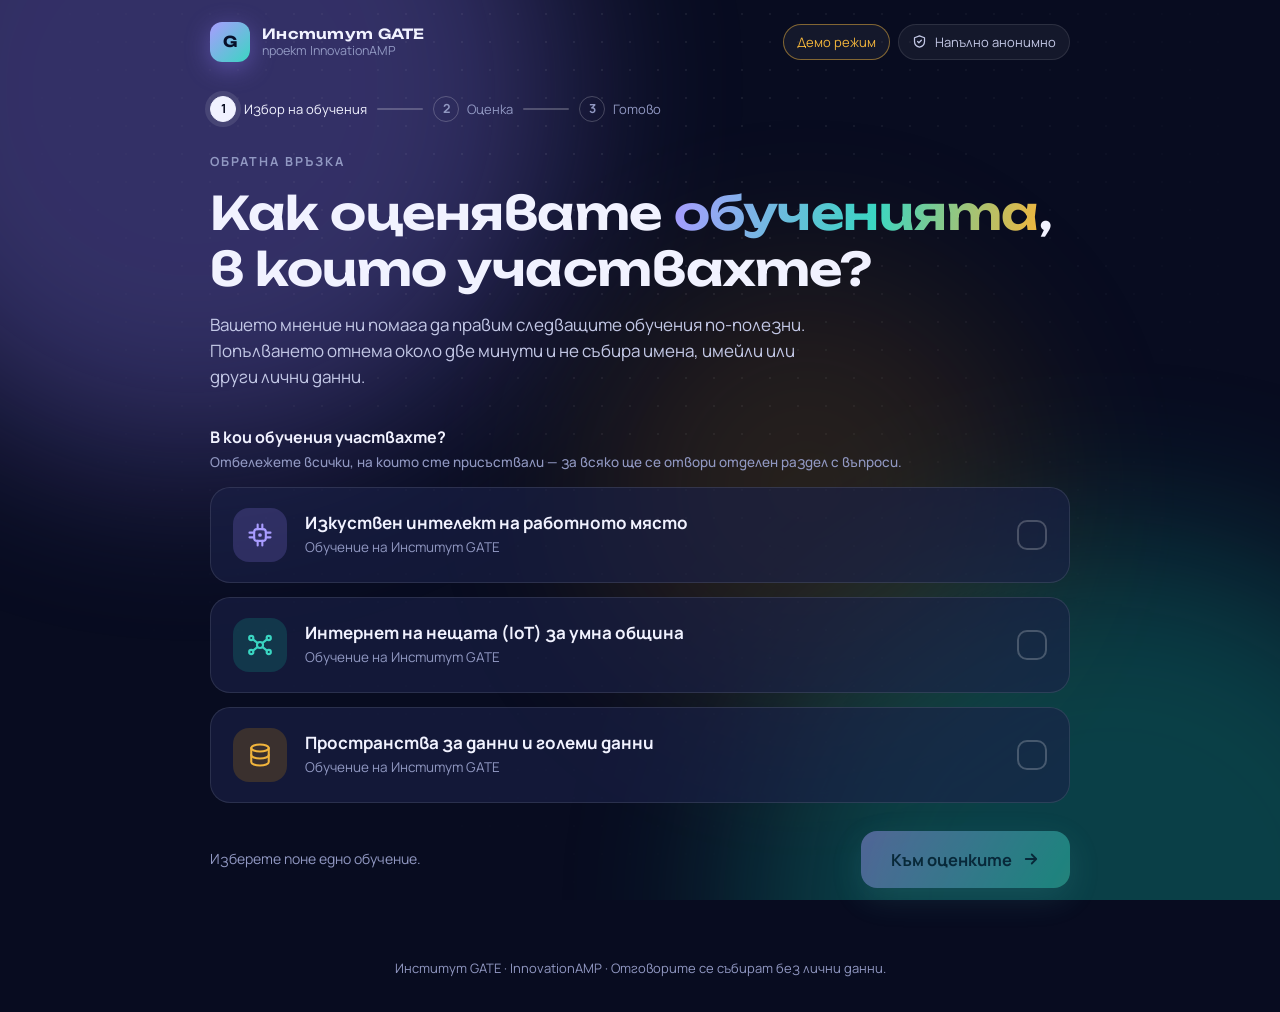
==== index.html @ 1cb42c44 "InnovationAMP training feedback form with admin dashboard and Apps Script backend Co-Authored-By: Cl" ====
<!doctype html>
<html lang="bg">
<head>
  <meta charset="utf-8">
  <meta name="viewport" content="width=device-width, initial-scale=1">
  <title>Оценка на обученията · InnovationAMP · Институт GATE</title>
  <meta name="description" content="Анонимна форма за оценка на обученията, проведени от Институт GATE по проекта InnovationAMP.">
  <meta name="robots" content="noindex">
  <meta name="theme-color" content="#080c20">
  <link rel="icon" href="data:image/svg+xml,%3Csvg xmlns='http://www.w3.org/2000/svg' viewBox='0 0 64 64'%3E%3Cdefs%3E%3ClinearGradient id='g' x1='0' y1='0' x2='1' y2='1'%3E%3Cstop stop-color='%23a99cff'/%3E%3Cstop offset='1' stop-color='%233ad6c2'/%3E%3C/linearGradient%3E%3C/defs%3E%3Crect width='64' height='64' rx='16' fill='url(%23g)'/%3E%3Cpath d='M18 34l10 10 18-22' fill='none' stroke='%2307102a' stroke-width='7' stroke-linecap='round' stroke-linejoin='round'/%3E%3C/svg%3E">
  <link rel="preconnect" href="https://fonts.googleapis.com">
  <link rel="preconnect" href="https://fonts.gstatic.com" crossorigin>
  <link href="https://fonts.googleapis.com/css2?family=Manrope:wght@500;600;700;800&family=Unbounded:wght@500;600;700&display=swap" rel="stylesheet">
  <link rel="stylesheet" href="assets/css/style.css">
</head>
<body>
  <div class="aurora" aria-hidden="true"><i></i><i></i><i></i></div>

  <div class="wrap">
    <header class="top">
      <div class="brand">
        <div class="brand-mark" aria-hidden="true">G</div>
        <div class="brand-text">
          <b>Институт GATE</b>
          <span>проект InnovationAMP</span>
        </div>
      </div>
      <div style="display:flex;gap:8px;flex-wrap:wrap">
        <span class="pill pill--demo" id="demoPill" hidden>Демо режим</span>
        <span class="pill">
          <svg viewBox="0 0 24 24" fill="none" stroke="currentColor" stroke-width="2" stroke-linecap="round" stroke-linejoin="round" aria-hidden="true"><path d="M12 3l8 3v6c0 5-3.5 8-8 9-4.5-1-8-4-8-9V6l8-3z"/><path d="M9 12l2 2 4-4"/></svg>
          Напълно анонимно
        </span>
      </div>
    </header>

    <ol class="steps" id="steps" aria-label="Стъпки">
      <li data-step="select" class="is-current"><b>1</b><span>Избор на обучения</span></li>
      <li data-step="rate"><b>2</b><span>Оценка</span></li>
      <li data-step="done"><b>3</b><span>Готово</span></li>
    </ol>

    <main>
      <!-- 1 · ИЗБОР -->
      <section class="stage is-active" id="stage-select">
        <div class="hero">
          <div class="eyebrow">Обратна връзка</div>
          <h1>Как оценявате <em>обученията</em>, в които участвахте?</h1>
          <p>Вашето мнение ни помага да правим следващите обучения по-полезни. Попълването отнема около две минути и не събира имена, имейли или други лични данни.</p>
        </div>

        <fieldset class="pick" id="pick">
          <legend>В кои обучения участвахте?
            <small>Отбележете всички, на които сте присъствали — за всяко ще се отвори отделен раздел с въпроси.</small>
          </legend>
        </fieldset>

        <div class="actions">
          <span class="hint" id="pickHint" aria-live="polite">Изберете поне едно обучение.</span>
          <button class="btn btn--primary btn--big" id="toRate" type="button" disabled>
            Към оценките
            <svg viewBox="0 0 24 24" fill="none" stroke="currentColor" stroke-width="2.4" stroke-linecap="round" stroke-linejoin="round" aria-hidden="true"><path d="M5 12h14M13 6l6 6-6 6"/></svg>
          </button>
        </div>
      </section>

      <!-- 2 · ОЦЕНКА -->
      <section class="stage" id="stage-rate">
        <div class="rate-head">
          <div class="eyebrow">Оценка</div>
          <h2 id="rateTitle" tabindex="-1">Оценете всяко обучение</h2>
          <p>Плъзнете или натиснете върху скалата: <b>1</b> — напълно несъгласен, <b>5</b> — напълно съгласен.</p>
        </div>

        <div class="tabs" id="tabs" role="tablist" aria-label="Избрани обучения"></div>
        <div id="panels"></div>

        <div class="card submit-bar">
          <div class="progress" aria-hidden="true"><i id="progressBar"></i></div>
          <div class="submit-row">
            <button class="btn btn--ghost btn--sm" id="backToSelect" type="button">
              <svg viewBox="0 0 24 24" fill="none" stroke="currentColor" stroke-width="2.4" stroke-linecap="round" stroke-linejoin="round" aria-hidden="true"><path d="M19 12H5M11 6l-6 6 6 6"/></svg>
              Промени избора
            </button>
            <div class="grow" id="progressText" aria-live="polite"></div>
            <button class="btn btn--sm" id="nextTab" type="button" hidden>Следващо обучение</button>
            <button class="btn btn--primary" id="submitBtn" type="button">Изпрати оценката</button>
          </div>
          <div class="form-msg" id="formMsg" role="alert"></div>
        </div>
      </section>

      <!-- 3 · ГОТОВО -->
      <section class="stage" id="stage-done">
        <div class="card done">
          <div class="done-badge" aria-hidden="true">
            <svg viewBox="0 0 24 24" fill="none" stroke="currentColor" stroke-width="2.6" stroke-linecap="round" stroke-linejoin="round"><path d="M5 12.5l4.5 4.5L19 7.5"/></svg>
          </div>
          <h2 id="doneTitle" tabindex="-1">Благодарим Ви!</h2>
          <p>Оценката Ви е записана анонимно. Тя ще ни помогне да подобрим следващите обучения на Институт GATE по проекта InnovationAMP.</p>
          <ul class="done-list" id="doneList"></ul>
          <button class="btn" id="again" type="button">Попълни нова оценка</button>
        </div>
      </section>

      <!-- затворена анкета -->
      <section class="stage" id="stage-closed">
        <div class="card done">
          <h2>Анкетата е затворена</h2>
          <p>Благодарим на всички, които споделиха мнението си за обученията по проекта InnovationAMP.</p>
        </div>
      </section>
    </main>

    <footer class="foot">Институт GATE · InnovationAMP · Отговорите се събират без лични данни.</footer>
  </div>

  <div class="toast" id="toast" role="status" aria-live="polite"></div>

  <script src="assets/js/config.js"></script>
  <script src="assets/js/api.js"></script>
  <script src="assets/js/app.js"></script>
</body>
</html>
---- assets/css/style.css ----
/* ============================================================
   InnovationAMP · Оценка на обученията — общи стилове
   (форма + админ панел)
   ============================================================ */

:root {
  --bg: #080c20;
  --surface: #141a3a;
  --card: rgba(26, 33, 72, 0.62);
  --card-solid: #171e44;
  --line: rgba(255, 255, 255, 0.10);
  --line-strong: rgba(255, 255, 255, 0.22);
  --ink: #f1f2ff;
  --ink-2: #c3c8e6;
  --muted: #9198c2;
  --ai: #8878ee;   --ai-glow: #a99cff;
  --iot: #10a593;  --iot-glow: #3ad6c2;
  --data: #c48610; --data-glow: #f2b53c;
  --danger: #ff7a70;
  --ok: #3ad6c2;
  --accent: var(--ai);
  --accent-glow: var(--ai-glow);
  --radius: 20px;
  --font: "Manrope", "Segoe UI", system-ui, sans-serif;
  --display: "Unbounded", "Manrope", "Segoe UI", sans-serif;
}

* { box-sizing: border-box; }
html { scroll-behavior: smooth; }
body {
  margin: 0;
  min-height: 100vh;
  background: var(--bg);
  color: var(--ink);
  font-family: var(--font);
  font-size: 16px;
  line-height: 1.55;
  -webkit-font-smoothing: antialiased;
  overflow-x: hidden;
}
h1, h2, h3 { font-family: var(--display); font-weight: 600; line-height: 1.2; margin: 0; text-wrap: balance; }
p { margin: 0; }
button { font: inherit; color: inherit; cursor: pointer; }
[hidden] { display: none !important; }
:focus-visible { outline: 2px solid var(--accent-glow); outline-offset: 3px; border-radius: 6px; }

/* ---------- анимиран фон ---------- */
.aurora { position: fixed; inset: 0; z-index: -1; overflow: hidden; pointer-events: none; }
.aurora i {
  position: absolute; width: 58vmax; height: 58vmax; border-radius: 50%;
  filter: blur(90px); opacity: 0.34;
  animation: drift 26s ease-in-out infinite alternate;
}
.aurora i:nth-child(1) { background: var(--ai);   top: -22vmax; left: -14vmax; }
.aurora i:nth-child(2) { background: var(--iot);  bottom: -30vmax; right: -16vmax; animation-duration: 32s; animation-delay: -8s; }
.aurora i:nth-child(3) { background: var(--data); top: 30%; left: 46%; width: 34vmax; height: 34vmax; opacity: 0.16; animation-duration: 38s; animation-delay: -15s; }
.aurora::after {
  content: ""; position: absolute; inset: 0;
  background-image: radial-gradient(rgba(255,255,255,0.07) 1px, transparent 1px);
  background-size: 28px 28px;
  mask-image: radial-gradient(ellipse at 50% 20%, #000 10%, transparent 72%);
  -webkit-mask-image: radial-gradient(ellipse at 50% 20%, #000 10%, transparent 72%);
}
@keyframes drift {
  from { transform: translate3d(0, 0, 0) scale(1); }
  to   { transform: translate3d(9vmax, 6vmax, 0) scale(1.18); }
}

/* ---------- обща рамка ---------- */
.wrap { width: min(100% - 32px, 860px); margin-inline: auto; }
.wrap--wide { width: min(100% - 32px, 1180px); }

.top { display: flex; align-items: center; justify-content: space-between; gap: 12px; padding: 22px 0 8px; flex-wrap: wrap; }
.brand { display: flex; align-items: center; gap: 12px; text-decoration: none; color: inherit; }
.brand-mark {
  width: 40px; height: 40px; border-radius: 12px; display: grid; place-items: center;
  background: linear-gradient(135deg, var(--ai-glow), var(--iot-glow));
  color: #07102a; font-family: var(--display); font-weight: 700; font-size: 15px;
  box-shadow: 0 6px 24px rgba(136, 120, 238, 0.45);
}
.brand-text { display: flex; flex-direction: column; line-height: 1.2; }
.brand-text b { font-family: var(--display); font-size: 14px; font-weight: 600; letter-spacing: 0.02em; }
.brand-text span { font-size: 12.5px; color: var(--muted); }

.pill {
  display: inline-flex; align-items: center; gap: 8px; padding: 7px 13px; border-radius: 999px;
  border: 1px solid var(--line); background: rgba(255,255,255,0.05); font-size: 13px; color: var(--ink-2);
}
.pill svg { width: 15px; height: 15px; }
.pill--demo { border-color: rgba(242, 181, 60, 0.5); color: var(--data-glow); }

.card {
  background: var(--card); border: 1px solid var(--line); border-radius: var(--radius);
  backdrop-filter: blur(18px); -webkit-backdrop-filter: blur(18px);
}

/* ---------- бутони ---------- */
.btn {
  display: inline-flex; align-items: center; justify-content: center; gap: 10px;
  padding: 13px 22px; border-radius: 14px; border: 1px solid var(--line-strong);
  background: rgba(255,255,255,0.06); font-weight: 700; font-size: 15px;
  transition: transform .18s ease, background .18s ease, box-shadow .18s ease, opacity .18s ease;
}
.btn:hover:not(:disabled) { transform: translateY(-2px); background: rgba(255,255,255,0.11); }
.btn:active:not(:disabled) { transform: translateY(0); }
.btn:disabled { opacity: 0.45; cursor: not-allowed; }
.btn svg { width: 18px; height: 18px; flex: none; }
.btn--primary {
  border: 0; color: #07102a;
  background: linear-gradient(120deg, var(--ai-glow), var(--iot-glow) 60%, var(--data-glow) 130%);
  background-size: 160% 100%;
  box-shadow: 0 10px 34px rgba(88, 196, 196, 0.32);
}
.btn--primary:hover:not(:disabled) { background: linear-gradient(120deg, var(--ai-glow), var(--iot-glow) 60%, var(--data-glow) 130%); background-size: 160% 100%; background-position: 60% 0; box-shadow: 0 14px 40px rgba(88, 196, 196, 0.45); }
.btn--ghost { border-color: transparent; background: transparent; color: var(--ink-2); }
.btn--danger { border-color: rgba(255, 122, 112, 0.5); color: var(--danger); }
.btn--danger:hover:not(:disabled) { background: rgba(255, 122, 112, 0.14); }
.btn--sm { padding: 8px 13px; font-size: 13.5px; border-radius: 11px; }
.btn--big { padding: 16px 30px; font-size: 16.5px; border-radius: 16px; }
.spinner { width: 18px; height: 18px; border-radius: 50%; border: 2.5px solid rgba(7,16,42,0.25); border-top-color: #07102a; animation: spin .7s linear infinite; }
.btn:not(.btn--primary) .spinner { border-color: rgba(255,255,255,0.25); border-top-color: #fff; }
@keyframes spin { to { transform: rotate(360deg); } }

/* ============================================================
   ФОРМА
   ============================================================ */

.steps { display: flex; align-items: center; gap: 10px; margin: 26px 0 0; padding: 0; list-style: none; font-size: 13px; color: var(--muted); }
.steps li { display: flex; align-items: center; gap: 8px; transition: color .3s; }
.steps li + li::before { content: ""; width: clamp(14px, 6vw, 46px); height: 2px; border-radius: 2px; background: var(--line-strong); margin-right: 2px; }
.steps b {
  width: 26px; height: 26px; border-radius: 50%; display: grid; place-items: center; font-size: 12.5px;
  border: 1.5px solid var(--line-strong); transition: all .3s;
}
.steps li.is-current { color: var(--ink); }
.steps li.is-current b { background: var(--ink); color: var(--bg); border-color: var(--ink); box-shadow: 0 0 0 5px rgba(255,255,255,0.1); }
.steps li.is-done b { background: var(--iot); border-color: var(--iot); color: #fff; }
.steps li.is-done + li::before { background: var(--iot); }

.stage { display: none; padding: 30px 0 70px; }
.stage.is-active { display: block; animation: stageIn .55s cubic-bezier(.2,.8,.2,1) both; }
@keyframes stageIn { from { opacity: 0; transform: translateY(22px); } to { opacity: 1; transform: none; } }

.hero h1 { font-size: clamp(28px, 5.4vw, 46px); letter-spacing: -0.01em; }
.hero h1 em {
  font-style: normal;
  background: linear-gradient(100deg, var(--ai-glow), var(--iot-glow) 55%, var(--data-glow));
  -webkit-background-clip: text; background-clip: text; color: transparent;
}
.hero p { margin-top: 16px; max-width: 62ch; color: var(--ink-2); font-size: 17px; }
.eyebrow { font-size: 12.5px; letter-spacing: 0.16em; text-transform: uppercase; color: var(--muted); font-weight: 700; margin-bottom: 14px; }

/* --- избор на обучения --- */
.pick { border: 0; padding: 0; margin: 34px 0 0; display: grid; gap: 14px; }
.pick legend { padding: 0; margin-bottom: 14px; font-weight: 700; font-size: 16px; }
.pick legend small { display: block; font-weight: 500; color: var(--muted); font-size: 13.5px; margin-top: 2px; }
.pick-card { position: relative; display: block; cursor: pointer; animation: stageIn .6s cubic-bezier(.2,.8,.2,1) both; }
.pick-card:nth-of-type(2) { animation-delay: .08s; }
.pick-card:nth-of-type(3) { animation-delay: .16s; }
.pick-card input { position: absolute; opacity: 0; inset: 0; width: 100%; height: 100%; margin: 0; cursor: pointer; }
.pick-body {
  display: grid; grid-template-columns: auto 1fr auto; align-items: center; gap: 18px;
  padding: 20px 22px; border-radius: var(--radius); border: 1.5px solid var(--line);
  background: var(--card); backdrop-filter: blur(18px); -webkit-backdrop-filter: blur(18px);
  transition: transform .22s ease, border-color .22s ease, box-shadow .22s ease, background .22s ease;
}
.pick-card:hover .pick-body { transform: translateY(-3px); border-color: var(--line-strong); }
.pick-icon {
  width: 54px; height: 54px; border-radius: 16px; display: grid; place-items: center;
  background: color-mix(in srgb, var(--c) 22%, transparent); color: var(--g);
  transition: transform .35s cubic-bezier(.3,1.6,.5,1), background .25s;
}
.pick-icon svg { width: 28px; height: 28px; }
.pick-title { font-weight: 700; font-size: 17px; line-height: 1.35; }
.pick-sub { color: var(--muted); font-size: 13.5px; margin-top: 2px; }
.pick-check {
  width: 30px; height: 30px; border-radius: 10px; border: 2px solid var(--line-strong);
  display: grid; place-items: center; transition: all .22s ease;
}
.pick-check svg { width: 18px; height: 18px; stroke-dasharray: 24; stroke-dashoffset: 24; transition: stroke-dashoffset .3s ease .05s; }
.pick-card input:checked + .pick-body {
  border-color: var(--g); background: color-mix(in srgb, var(--c) 16%, var(--card));
  box-shadow: 0 12px 40px color-mix(in srgb, var(--c) 30%, transparent), inset 0 0 0 1px color-mix(in srgb, var(--g) 40%, transparent);
}
.pick-card input:checked + .pick-body .pick-icon { transform: scale(1.1) rotate(-6deg); background: var(--c); color: #fff; }
.pick-card input:checked + .pick-body .pick-check { background: var(--g); border-color: var(--g); color: #07102a; }
.pick-card input:checked + .pick-body .pick-check svg { stroke-dashoffset: 0; }
.pick-card input:focus-visible + .pick-body { outline: 2px solid var(--g); outline-offset: 3px; }

.actions { display: flex; align-items: center; justify-content: space-between; gap: 14px; flex-wrap: wrap; margin-top: 28px; }
.actions .hint { color: var(--muted); font-size: 14px; }

/* --- табове --- */
.rate-head h2 { font-size: clamp(22px, 3.6vw, 30px); }
.rate-head p { color: var(--ink-2); margin-top: 8px; }
.tabs { display: flex; gap: 10px; margin-top: 24px; overflow-x: auto; padding: 4px 2px 22px; scrollbar-width: thin; }
.tab {
  --c: var(--ai); --g: var(--ai-glow);
  flex: 1 1 0; min-width: 190px; display: flex; align-items: center; gap: 12px; text-align: left;
  padding: 13px 16px; border-radius: 16px; border: 1.5px solid var(--line);
  background: rgba(255,255,255,0.04); color: var(--ink-2);
  transition: all .22s ease;
}
.tab:hover { border-color: var(--line-strong); color: var(--ink); }
.tab[aria-selected="true"] {
  color: var(--ink); border-color: var(--g);
  background: color-mix(in srgb, var(--c) 20%, var(--card-solid));
  box-shadow: 0 10px 30px color-mix(in srgb, var(--c) 28%, transparent);
}
.tab-label { font-weight: 700; font-size: 14.5px; line-height: 1.3; flex: 1; }
.tab-label small { display: block; font-weight: 500; font-size: 12px; color: var(--muted); margin-top: 1px; }
.ring { position: relative; width: 38px; height: 38px; flex: none; }
.ring svg { width: 100%; height: 100%; transform: rotate(-90deg); }
.ring circle { fill: none; stroke-width: 4; }
.ring .ring-bg { stroke: rgba(255,255,255,0.13); }
.ring .ring-fg { stroke: var(--g); stroke-linecap: round; stroke-dasharray: 100.5; stroke-dashoffset: 100.5; transition: stroke-dashoffset .45s cubic-bezier(.3,1,.4,1); }
.ring span { position: absolute; inset: 0; display: grid; place-items: center; font-size: 11px; font-weight: 800; color: var(--ink); }
.ring span svg { width: 16px; height: 16px; transform: none; color: var(--g); }
.tab.is-warn { border-color: var(--danger); animation: shake .45s ease; }
.tab.is-warn .tab-label small { color: var(--danger); }
@keyframes shake { 20% { transform: translateX(-6px); } 40% { transform: translateX(6px); } 60% { transform: translateX(-4px); } 80% { transform: translateX(3px); } }

/* --- панел с въпроси --- */
.panel { --c: var(--ai); --g: var(--ai-glow); margin-top: 10px; display: grid; gap: 14px; }
.panel.is-active { animation: stageIn .45s cubic-bezier(.2,.8,.2,1) both; }
.panel-title { display: flex; align-items: center; gap: 12px; margin: 8px 0 2px; }
.panel-title i { width: 10px; height: 10px; border-radius: 50%; background: var(--g); box-shadow: 0 0 0 5px color-mix(in srgb, var(--c) 30%, transparent); flex: none; }
.panel-title h3 { font-size: 18px; }

.q { padding: 20px 22px 18px; transition: border-color .25s, box-shadow .25s; }
.q-head { display: flex; gap: 14px; align-items: flex-start; }
.q-num {
  flex: none; width: 30px; height: 30px; border-radius: 10px; display: grid; place-items: center;
  font-weight: 800; font-size: 13.5px; background: rgba(255,255,255,0.08); color: var(--ink-2);
  transition: all .25s ease;
}
.q-text { font-weight: 700; font-size: 16.5px; padding-top: 3px; }
.q.is-answered .q-num { background: var(--c); color: #fff; }
.q.is-missing { border-color: var(--danger); box-shadow: 0 0 0 4px rgba(255, 122, 112, 0.14); }
.q-error { display: none; color: var(--danger); font-size: 13.5px; font-weight: 600; margin-top: 10px; }
.q.is-missing .q-error { display: block; }

/* --- плъзгач 1–5 --- */
.scale { margin-top: 18px; padding: 6px 0 0; border-radius: 14px; touch-action: pan-y; user-select: none; -webkit-user-select: none; }
.scale-rail { position: relative; height: 44px; margin: 0 22px; cursor: pointer; }
.scale-rail::before {
  content: ""; position: absolute; left: -10px; right: -10px; top: 50%; height: 10px; margin-top: -5px;
  border-radius: 10px; background: rgba(255,255,255,0.10);
}
.scale-fill {
  position: absolute; left: -10px; top: 50%; height: 10px; margin-top: -5px; border-radius: 10px;
  width: 0; background: linear-gradient(90deg, var(--c), var(--g));
  transition: width .28s cubic-bezier(.3,1.2,.4,1);
}
.scale-stop {
  position: absolute; top: 50%; width: 30px; height: 30px; margin: -15px 0 0 -15px; border-radius: 50%;
  display: grid; place-items: center; font-size: 12.5px; font-weight: 800; color: var(--muted);
  background: var(--card-solid); border: 2px solid var(--line-strong);
  transition: all .22s ease;
}
.scale-rail:hover .scale-stop { border-color: rgba(255,255,255,0.4); }
.scale-stop.is-on { background: var(--c); border-color: var(--g); color: #fff; }
.scale-thumb {
  position: absolute; top: 50%; width: 44px; height: 44px; margin: -22px 0 0 -22px; border-radius: 50%;
  display: grid; place-items: center; font-weight: 800; font-size: 17px; color: #07102a;
  background: var(--g); box-shadow: 0 6px 22px color-mix(in srgb, var(--c) 70%, transparent), 0 0 0 6px color-mix(in srgb, var(--g) 22%, transparent);
  transform: scale(0); opacity: 0; pointer-events: none; z-index: 2;
  transition: left .28s cubic-bezier(.3,1.2,.4,1), transform .3s cubic-bezier(.3,1.7,.5,1), opacity .2s;
}
.scale.has-value .scale-thumb { transform: scale(1); opacity: 1; }
.scale.is-dragging .scale-thumb { transform: scale(1.14); transition: left .08s linear, transform .2s; }
.scale.is-dragging .scale-fill { transition: width .08s linear; }
.scale-ends { display: flex; justify-content: space-between; gap: 12px; margin-top: 8px; font-size: 12.5px; color: var(--muted); }
.scale-ends span:last-child { text-align: right; }
.scale-value { margin-top: 10px; min-height: 24px; text-align: center; font-size: 14.5px; font-weight: 700; color: var(--muted); }
.scale.has-value .scale-value { color: var(--g); }
.scale:focus-visible { outline: 2px solid var(--g); outline-offset: 6px; }

/* --- коментар --- */
.q textarea {
  width: 100%; min-height: 120px; margin-top: 16px; resize: vertical; padding: 14px 16px;
  border-radius: 14px; border: 1.5px solid var(--line); background: rgba(5, 8, 26, 0.5);
  color: var(--ink); font: inherit; line-height: 1.5; transition: border-color .2s, box-shadow .2s;
}
.q textarea::placeholder { color: var(--muted); }
.q textarea:focus { outline: none; border-color: var(--g); box-shadow: 0 0 0 4px color-mix(in srgb, var(--c) 28%, transparent); }
.counter { display: flex; justify-content: space-between; margin-top: 8px; font-size: 12.5px; color: var(--muted); }
.counter.is-near b { color: var(--data-glow); }
.optional { font-weight: 500; color: var(--muted); font-size: 13px; margin-left: 6px; }

/* --- долна лента --- */
.submit-bar { position: sticky; bottom: 14px; z-index: 5; margin-top: 22px; padding: 16px 18px; background: rgba(18, 24, 56, 0.9); box-shadow: 0 18px 50px rgba(0,0,0,0.45); }
.progress { height: 6px; border-radius: 6px; background: rgba(255,255,255,0.1); overflow: hidden; }
.progress i { display: block; height: 100%; width: 0; border-radius: 6px; background: linear-gradient(90deg, var(--ai-glow), var(--iot-glow), var(--data-glow)); transition: width .45s cubic-bezier(.3,1,.4,1); }
.submit-row { display: flex; align-items: center; gap: 12px; margin-top: 14px; flex-wrap: wrap; }
.submit-row .grow { flex: 1; min-width: 150px; font-size: 14px; color: var(--ink-2); }
.submit-row .grow b { color: var(--ink); }
.form-msg { margin-top: 12px; font-size: 14px; font-weight: 600; color: var(--danger); }
.form-msg:empty { display: none; }

/* --- край --- */
.done { text-align: center; padding: 46px 26px; margin-top: 20px; position: relative; overflow: hidden; }
.done-badge { width: 96px; height: 96px; margin: 0 auto 22px; border-radius: 50%; display: grid; place-items: center; background: linear-gradient(135deg, var(--ai-glow), var(--iot-glow)); color: #07102a; animation: pop .7s cubic-bezier(.3,1.7,.5,1) both; box-shadow: 0 16px 50px rgba(58, 214, 194, 0.4); }
.done-badge svg { width: 48px; height: 48px; stroke-dasharray: 40; stroke-dashoffset: 40; animation: draw .5s ease .45s forwards; }
@keyframes pop { from { transform: scale(0); } to { transform: scale(1); } }
@keyframes draw { to { stroke-dashoffset: 0; } }
.done h2 { font-size: clamp(24px, 4.4vw, 34px); }
.done p { color: var(--ink-2); margin: 14px auto 0; max-width: 52ch; }
.done-list { display: flex; flex-wrap: wrap; gap: 10px; justify-content: center; margin: 24px 0 28px; padding: 0; list-style: none; }
.done-list li { padding: 8px 14px; border-radius: 999px; font-size: 13.5px; font-weight: 700; border: 1px solid var(--g); background: color-mix(in srgb, var(--c) 20%, transparent); }
.confetti { position: fixed; top: -14px; width: 10px; height: 16px; border-radius: 3px; z-index: 50; pointer-events: none; animation: fall linear forwards; }
@keyframes fall { to { transform: translate3d(var(--dx), 108vh, 0) rotate(var(--rot)); opacity: 0.9; } }

.foot { padding: 0 0 34px; color: var(--muted); font-size: 13px; text-align: center; }
.foot a { color: var(--ink-2); }

/* ---------- toast ---------- */
.toast {
  position: fixed; left: 50%; top: 20px; transform: translate(-50%, -30px); opacity: 0; z-index: 80;
  padding: 13px 20px; border-radius: 14px; background: #f1f2ff; color: #0a0e24; font-weight: 700; font-size: 14.5px;
  box-shadow: 0 16px 50px rgba(0,0,0,0.5); transition: all .3s ease; pointer-events: none; max-width: min(92vw, 520px); text-align: center;
}
.toast.is-on { transform: translate(-50%, 0); opacity: 1; }
.toast.is-error { background: #ffd9d5; color: #5c0f08; }

/* ============================================================
   АДМИН
   ============================================================ */

.login { max-width: 420px; margin: 9vh auto 0; padding: 34px 30px; text-align: center; }
.login h1 { font-size: 24px; }
.login p { color: var(--ink-2); margin-top: 10px; font-size: 14.5px; }
.field { display: block; text-align: left; margin-top: 22px; }
.field span { display: block; font-size: 13px; font-weight: 700; color: var(--ink-2); margin-bottom: 7px; }
.input {
  width: 100%; padding: 13px 15px; border-radius: 13px; border: 1.5px solid var(--line-strong);
  background: rgba(5, 8, 26, 0.55); color: var(--ink); font: inherit;
}
.input:focus { outline: none; border-color: var(--ai-glow); box-shadow: 0 0 0 4px rgba(136, 120, 238, 0.28); }
.login .btn { width: 100%; margin-top: 18px; }
.login-msg { min-height: 22px; margin-top: 12px; color: var(--danger); font-size: 14px; font-weight: 600; }

.dash { padding: 10px 0 70px; }
.dash-head { display: flex; align-items: flex-end; justify-content: space-between; gap: 16px; flex-wrap: wrap; margin-top: 22px; }
.dash-head h1 { font-size: clamp(22px, 3.4vw, 30px); }
.dash-head p { color: var(--muted); font-size: 14px; margin-top: 6px; }
.toolbar { display: flex; gap: 8px; flex-wrap: wrap; }

.filters { display: flex; gap: 8px; flex-wrap: wrap; margin-top: 22px; }
.chip {
  display: inline-flex; align-items: center; gap: 8px; padding: 8px 14px; border-radius: 999px;
  border: 1.5px solid var(--line); background: rgba(255,255,255,0.04); font-size: 13.5px; font-weight: 700; color: var(--ink-2);
  transition: all .18s;
}
.chip i { width: 10px; height: 10px; border-radius: 50%; background: var(--c, var(--ink-2)); }
.chip:hover { border-color: var(--line-strong); }
.chip[aria-pressed="true"] { background: #f1f2ff; color: #0a0e24; border-color: #f1f2ff; }

.kpis { display: grid; grid-template-columns: repeat(auto-fit, minmax(190px, 1fr)); gap: 14px; margin-top: 18px; }
.kpi { padding: 18px 20px; }
.kpi-label { font-size: 13px; color: var(--muted); font-weight: 600; }
.kpi-value { font-family: var(--display); font-size: 32px; font-weight: 600; margin-top: 6px; line-height: 1.1; }
.kpi-value small { font-family: var(--font); font-size: 14px; color: var(--muted); font-weight: 600; margin-left: 4px; }
.kpi-sub { font-size: 12.5px; color: var(--muted); margin-top: 6px; }

.grid2 { display: grid; grid-template-columns: repeat(auto-fit, minmax(min(100%, 460px), 1fr)); gap: 14px; margin-top: 14px; }
.box { padding: 22px; margin-top: 14px; }
.grid2 .box { margin-top: 0; }
.box h2 { font-size: 16.5px; }
.box-sub { color: var(--muted); font-size: 13px; margin-top: 5px; }
.legend { display: flex; flex-wrap: wrap; gap: 6px 16px; margin-top: 14px; font-size: 12.5px; color: var(--ink-2); }
.legend span { display: inline-flex; align-items: center; gap: 7px; }
.legend i { width: 11px; height: 11px; border-radius: 3px; background: var(--c); flex: none; }
.empty { padding: 34px 10px; text-align: center; color: var(--muted); font-size: 14.5px; }

/* средни оценки — групирани ленти */
.bars { margin-top: 18px; display: grid; gap: 16px; }
.bar-group-label { font-size: 13.5px; font-weight: 700; color: var(--ink-2); margin-bottom: 7px; }
.bar-row { display: grid; grid-template-columns: 1fr 44px; align-items: center; gap: 10px; height: 20px; }
.bar-track {
  position: relative; height: 12px;
  background-image: linear-gradient(90deg, rgba(255,255,255,0.09) 1px, transparent 1px);
  background-size: 20% 100%; border-right: 1px solid rgba(255,255,255,0.09);
}
.bar-fill { position: absolute; left: 0; top: 0; bottom: 0; border-radius: 0 4px 4px 0; background: var(--c); width: 0; transition: width .7s cubic-bezier(.2,.9,.3,1); }
.bar-row:hover .bar-fill { filter: brightness(1.25); }
.bar-val { font-size: 13px; font-weight: 800; font-variant-numeric: tabular-nums; }
.bar-axis { display: grid; grid-template-columns: 1fr 44px; gap: 10px; margin-top: 4px; }
.bar-axis div { display: flex; justify-content: space-between; font-size: 11px; color: var(--muted); font-variant-numeric: tabular-nums; }

/* разпределение — 100% подредени ленти */
.dist { margin-top: 18px; display: grid; gap: 22px; }
.dist-title { display: flex; align-items: center; gap: 9px; font-size: 14px; font-weight: 800; margin-bottom: 10px; }
.dist-title i { width: 10px; height: 10px; border-radius: 50%; background: var(--c); }
.dist-title small { font-weight: 600; color: var(--muted); }
.dist-row { display: grid; grid-template-columns: minmax(96px, 150px) 1fr; align-items: center; gap: 12px; margin-top: 7px; }
.dist-row > span { font-size: 12.5px; color: var(--ink-2); line-height: 1.25; }
.stack { display: flex; gap: 2px; height: 22px; }
.seg { min-width: 3px; border-radius: 3px; display: grid; place-items: center; font-size: 11px; font-weight: 800; color: #fff; overflow: hidden; transition: filter .15s; }
.seg:hover { filter: brightness(1.3); }
.seg[data-v="1"] { background: #d1553f; }
.seg[data-v="2"] { background: #94483f; }
.seg[data-v="3"] { background: #5b6078; }
.seg[data-v="4"] { background: #33639c; }
.seg[data-v="5"] { background: #3d8be0; }
.legend i[data-v="1"] { background: #d1553f; } .legend i[data-v="2"] { background: #94483f; }
.legend i[data-v="3"] { background: #5b6078; } .legend i[data-v="4"] { background: #33639c; }
.legend i[data-v="5"] { background: #3d8be0; }

/* коментари */
.comments { margin-top: 16px; display: grid; gap: 10px; max-height: 520px; overflow-y: auto; padding-right: 4px; }
.comment { padding: 14px 16px; border-radius: 14px; border: 1px solid var(--line); background: rgba(255,255,255,0.035); }
.comment-meta { display: flex; align-items: center; gap: 10px; font-size: 12.5px; color: var(--muted); flex-wrap: wrap; }
.comment p { margin-top: 8px; font-size: 14.5px; color: var(--ink); white-space: pre-wrap; overflow-wrap: anywhere; }
.tag { display: inline-flex; align-items: center; gap: 7px; font-weight: 700; color: var(--ink-2); white-space: nowrap; }
.tag i { width: 9px; height: 9px; border-radius: 50%; background: var(--c); flex: none; }

/* таблица */
.table-wrap { margin-top: 16px; overflow-x: auto; border-radius: 14px; border: 1px solid var(--line); }
table { width: 100%; border-collapse: collapse; font-size: 13.5px; min-width: 760px; }
th, td { padding: 10px 12px; text-align: left; border-bottom: 1px solid var(--line); vertical-align: top; }
th { font-size: 12px; color: var(--muted); font-weight: 700; background: rgba(255,255,255,0.04); white-space: nowrap; position: sticky; top: 0; }
tbody tr:last-child td { border-bottom: 0; }
tbody tr:hover { background: rgba(255,255,255,0.035); }
td.num, th.num { text-align: center; font-variant-numeric: tabular-nums; font-weight: 700; }
td.cmt { max-width: 300px; color: var(--ink-2); overflow-wrap: anywhere; }
td.nowrap { white-space: nowrap; color: var(--ink-2); }
.icon-btn { width: 32px; height: 32px; border-radius: 9px; border: 1px solid transparent; background: transparent; color: var(--muted); display: grid; place-items: center; transition: all .15s; }
.icon-btn:hover { color: var(--danger); border-color: rgba(255,122,112,0.5); background: rgba(255,122,112,0.1); }
.icon-btn svg { width: 16px; height: 16px; }

/* tooltip + modal */
.tip { position: fixed; z-index: 90; pointer-events: none; padding: 8px 11px; border-radius: 10px; background: #f1f2ff; color: #0a0e24; font-size: 12.5px; font-weight: 700; box-shadow: 0 10px 30px rgba(0,0,0,0.5); opacity: 0; transition: opacity .12s; max-width: 260px; }
.tip.is-on { opacity: 1; }
.tip small { display: block; font-weight: 600; color: #4a5078; }
.modal { position: fixed; inset: 0; z-index: 70; display: grid; place-items: center; padding: 18px; background: rgba(4, 6, 18, 0.72); backdrop-filter: blur(6px); animation: fade .2s ease; }
@keyframes fade { from { opacity: 0; } }
.modal-box { width: min(100%, 440px); padding: 26px; background: var(--card-solid); animation: stageIn .3s ease both; }
.modal-box h2 { font-size: 19px; }
.modal-box p { color: var(--ink-2); margin-top: 10px; font-size: 14.5px; }
.modal-box .input { margin-top: 16px; }
.modal-actions { display: flex; justify-content: flex-end; gap: 10px; margin-top: 22px; }

@media (max-width: 640px) {
  .pick-body { grid-template-columns: auto 1fr auto; padding: 16px; gap: 14px; }
  .pick-icon { width: 46px; height: 46px; }
  .pick-title { font-size: 15.5px; }
  .q { padding: 18px 16px 16px; }
  .scale-rail { margin: 0 20px; }
  .steps span { display: none; }
  .steps li.is-current span { display: inline; }
  .submit-row .btn--primary { width: 100%; order: 3; }
  .tab { min-width: 170px; }
}

@media (prefers-reduced-motion: reduce) {
  *, *::before, *::after { animation-duration: .01ms !important; animation-iteration-count: 1 !important; transition-duration: .01ms !important; }
  html { scroll-behavior: auto; }
}
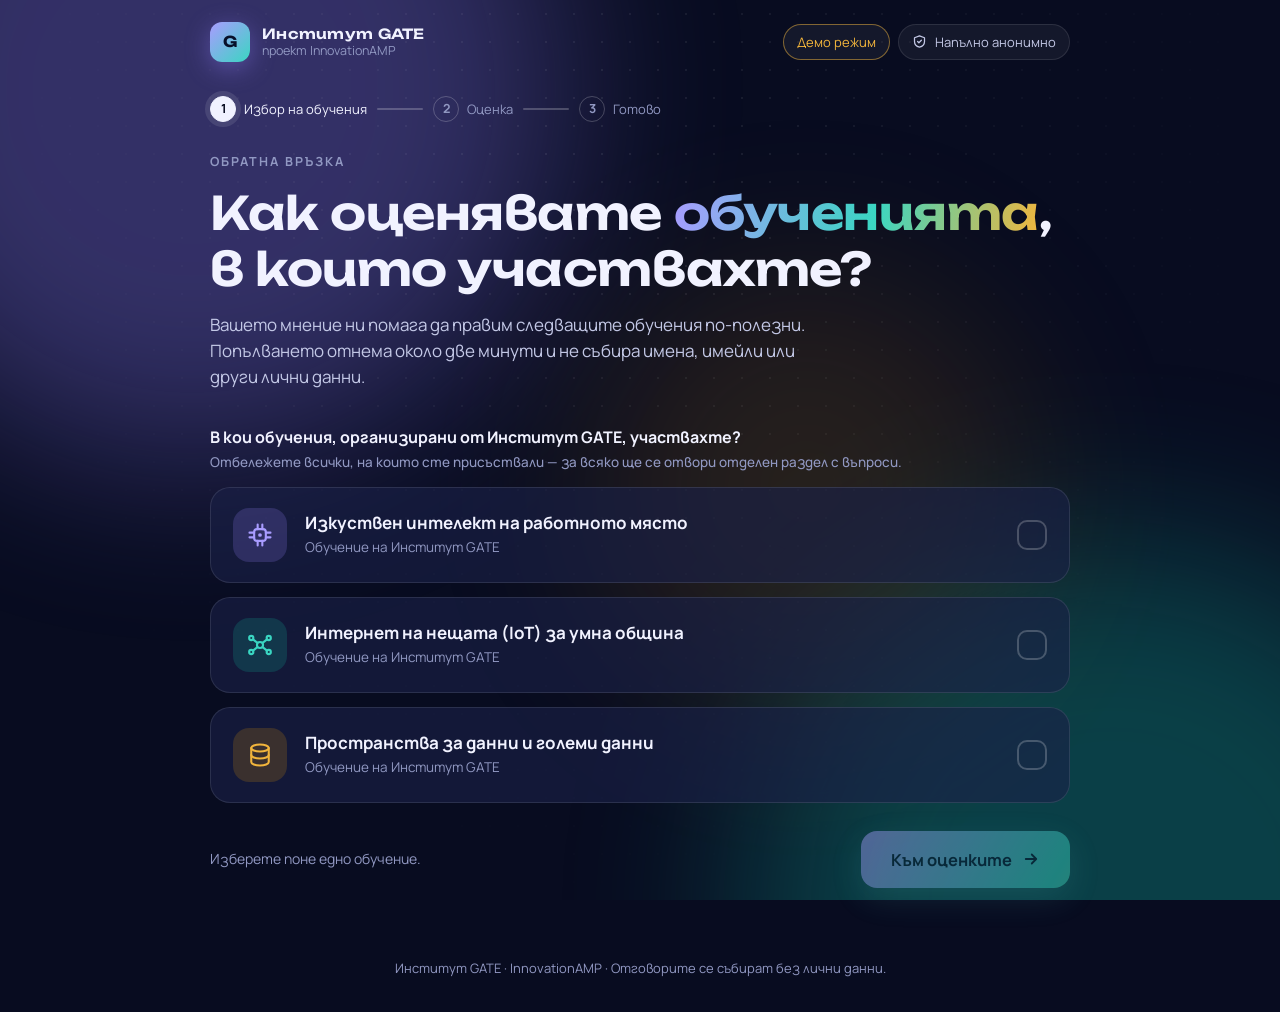
==== commit 573c3a1e: "Reword the training selection question Co-Authored-By: Claude Fable 5.2 <noreply@anthropic.com>" ====
--- a/index.html
+++ b/index.html
@@ -50,7 +50,7 @@
         </div>
 
         <fieldset class="pick" id="pick">
-          <legend>В кои обучения участвахте?
+          <legend>В кои обучения, организирани от Институт GATE, участвахте?
             <small>Отбележете всички, на които сте присъствали — за всяко ще се отвори отделен раздел с въпроси.</small>
           </legend>
         </fieldset>
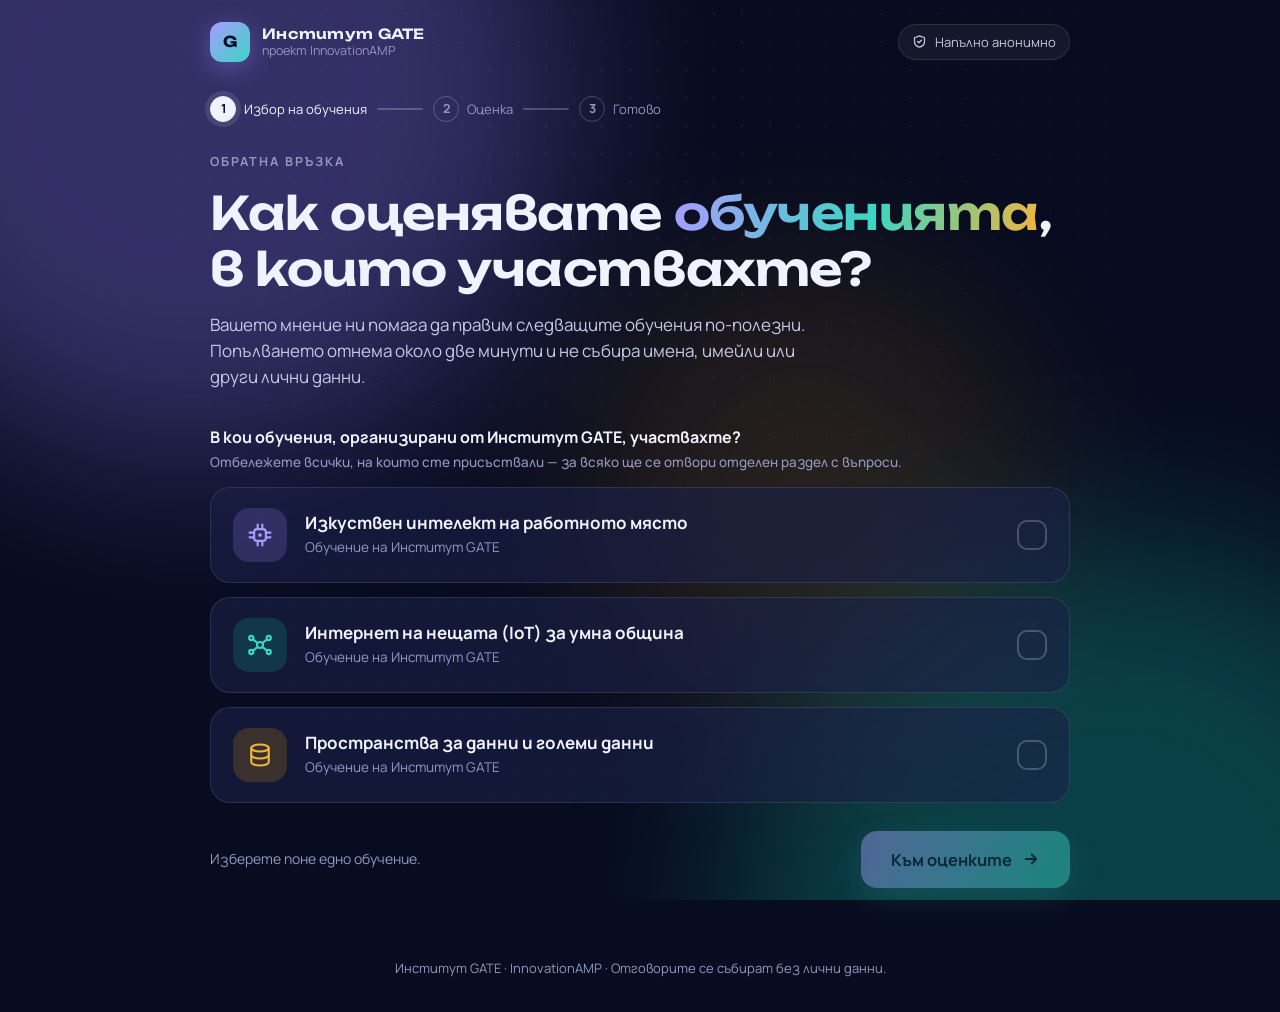
==== commit 1836ccc1: "Reword the thank-you message Co-Authored-By: Claude Fable 5.2 <noreply@anthropic.com>" ====
--- a/index.html
+++ b/index.html
@@ -97,7 +97,7 @@
             <svg viewBox="0 0 24 24" fill="none" stroke="currentColor" stroke-width="2.6" stroke-linecap="round" stroke-linejoin="round"><path d="M5 12.5l4.5 4.5L19 7.5"/></svg>
           </div>
           <h2 id="doneTitle" tabindex="-1">Благодарим Ви!</h2>
-          <p>Оценката Ви е записана анонимно. Тя ще ни помогне да подобрим следващите обучения на Институт GATE по проекта InnovationAMP.</p>
+          <p>Оценката Ви е записана анонимно. Тя ще ни помогне да подобрим следващите обучения на Институт GATE и се надяваме винаги да бъдем Ваш предпочитан партньор.</p>
           <ul class="done-list" id="doneList"></ul>
           <button class="btn" id="again" type="button">Попълни нова оценка</button>
         </div>
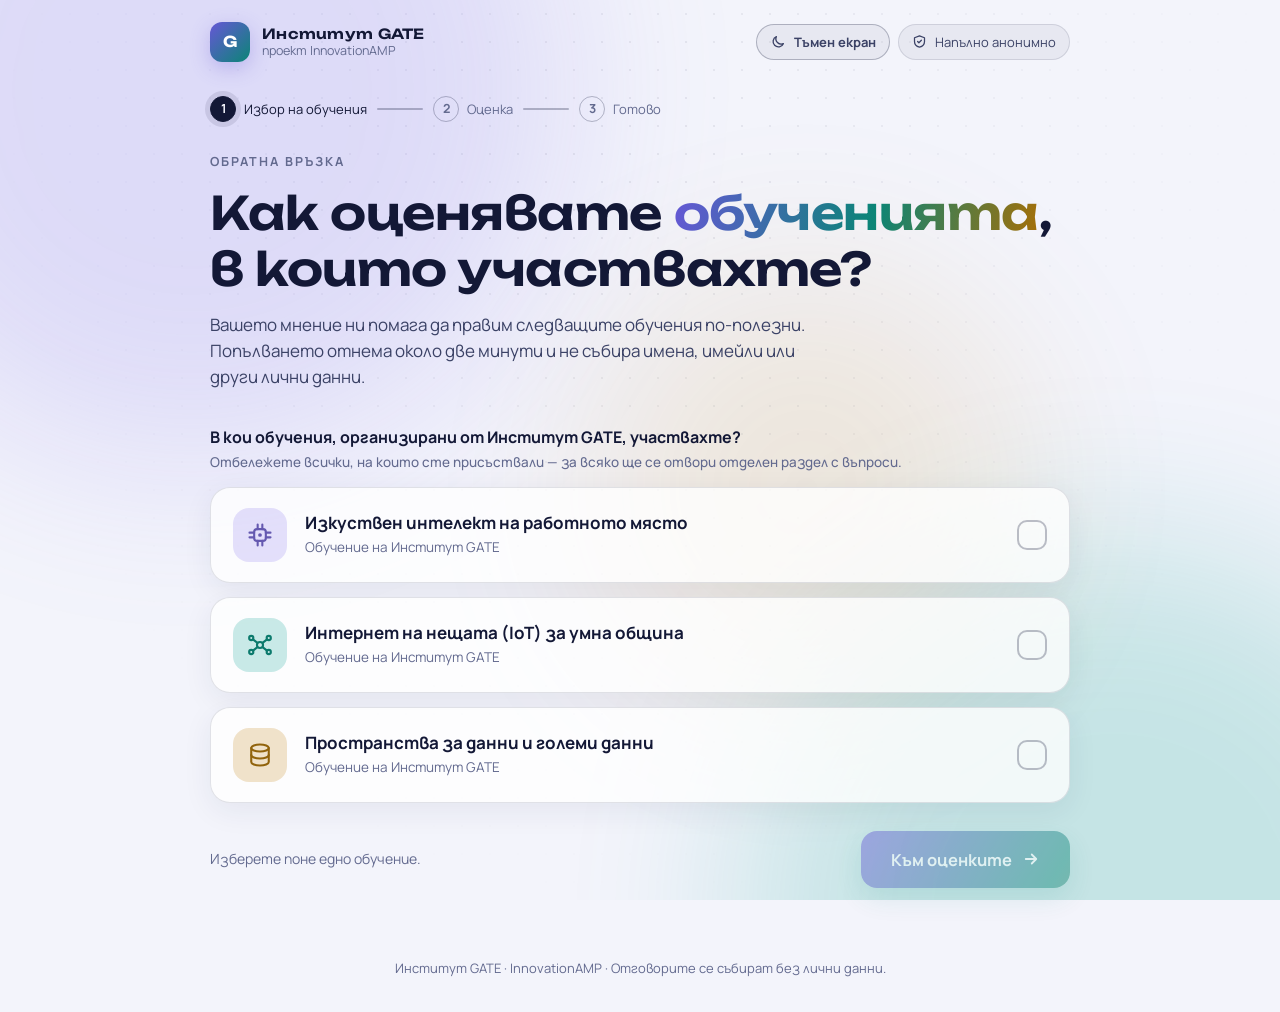
==== commit 5b8f0ddc: "Add a light theme with a toggle, light by default Co-Authored-By: Claude Fable 5.2 <noreply@anthropi" ====
--- a/index.html
+++ b/index.html
@@ -11,6 +11,7 @@
   <link rel="preconnect" href="https://fonts.googleapis.com">
   <link rel="preconnect" href="https://fonts.gstatic.com" crossorigin>
   <link href="https://fonts.googleapis.com/css2?family=Manrope:wght@500;600;700;800&family=Unbounded:wght@500;600;700&display=swap" rel="stylesheet">
+  <script src="assets/js/theme.js"></script>
   <link rel="stylesheet" href="assets/css/style.css">
 </head>
 <body>
@@ -25,7 +26,12 @@
           <span>проект InnovationAMP</span>
         </div>
       </div>
-      <div style="display:flex;gap:8px;flex-wrap:wrap">
+      <div class="top-tools">
+        <button class="theme-btn" id="themeBtn" type="button">
+          <svg class="i-moon" viewBox="0 0 24 24" fill="none" stroke="currentColor" stroke-width="2" stroke-linecap="round" stroke-linejoin="round" aria-hidden="true"><path d="M20 14.5A8 8 0 019.5 4a8 8 0 1010.5 10.5z"/></svg>
+          <svg class="i-sun" viewBox="0 0 24 24" fill="none" stroke="currentColor" stroke-width="2" stroke-linecap="round" stroke-linejoin="round" aria-hidden="true"><circle cx="12" cy="12" r="4"/><path d="M12 2v2M12 20v2M4.9 4.9l1.4 1.4M17.7 17.7l1.4 1.4M2 12h2M20 12h2M4.9 19.1l1.4-1.4M17.7 6.3l1.4-1.4"/></svg>
+          <span>Тъмен екран</span>
+        </button>
         <span class="pill pill--demo" id="demoPill" hidden>Демо режим</span>
         <span class="pill">
           <svg viewBox="0 0 24 24" fill="none" stroke="currentColor" stroke-width="2" stroke-linecap="round" stroke-linejoin="round" aria-hidden="true"><path d="M12 3l8 3v6c0 5-3.5 8-8 9-4.5-1-8-4-8-9V6l8-3z"/><path d="M9 12l2 2 4-4"/></svg>
@@ -98,8 +104,7 @@
           </div>
           <h2 id="doneTitle" tabindex="-1">Благодарим Ви!</h2>
           <p>Оценката Ви е записана анонимно. Тя ще ни помогне да подобрим следващите обучения на Институт GATE и се надяваме винаги да бъдем Ваш предпочитан партньор.</p>
-          <ul class="done-list" id="doneList"></ul>
-          <button class="btn" id="again" type="button">Попълни нова оценка</button>
+          <ul class="done-list" id="doneList" style="margin-bottom:0"></ul>
         </div>
       </section>
 
--- a/assets/css/style.css
+++ b/assets/css/style.css
@@ -8,8 +8,8 @@
   --surface: #141a3a;
   --card: rgba(26, 33, 72, 0.62);
   --card-solid: #171e44;
-  --line: rgba(255, 255, 255, 0.10);
-  --line-strong: rgba(255, 255, 255, 0.22);
+  --line: rgba(var(--tint), 0.10);
+  --line-strong: rgba(var(--tint), 0.22);
   --ink: #f1f2ff;
   --ink-2: #c3c8e6;
   --muted: #9198c2;
@@ -20,6 +20,13 @@
   --ok: #3ad6c2;
   --accent: var(--ai);
   --accent-glow: var(--ai-glow);
+  --tint: 255, 255, 255;
+  --on-accent: #07102a;
+  --input-bg: rgba(5, 8, 26, 0.5);
+  --bar-bg: rgba(18, 24, 56, 0.9);
+  --inv-bg: #f1f2ff; --inv-ink: #0a0e24; --inv-muted: #4a5078;
+  --aurora-o: 0.34;
+  color-scheme: dark;
   --radius: 20px;
   --font: "Manrope", "Segoe UI", system-ui, sans-serif;
   --display: "Unbounded", "Manrope", "Segoe UI", sans-serif;
@@ -48,7 +55,7 @@
 .aurora { position: fixed; inset: 0; z-index: -1; overflow: hidden; pointer-events: none; }
 .aurora i {
   position: absolute; width: 58vmax; height: 58vmax; border-radius: 50%;
-  filter: blur(90px); opacity: 0.34;
+  filter: blur(90px); opacity: var(--aurora-o);
   animation: drift 26s ease-in-out infinite alternate;
 }
 .aurora i:nth-child(1) { background: var(--ai);   top: -22vmax; left: -14vmax; }
@@ -56,7 +63,7 @@
 .aurora i:nth-child(3) { background: var(--data); top: 30%; left: 46%; width: 34vmax; height: 34vmax; opacity: 0.16; animation-duration: 38s; animation-delay: -15s; }
 .aurora::after {
   content: ""; position: absolute; inset: 0;
-  background-image: radial-gradient(rgba(255,255,255,0.07) 1px, transparent 1px);
+  background-image: radial-gradient(rgba(var(--tint), 0.07) 1px, transparent 1px);
   background-size: 28px 28px;
   mask-image: radial-gradient(ellipse at 50% 20%, #000 10%, transparent 72%);
   -webkit-mask-image: radial-gradient(ellipse at 50% 20%, #000 10%, transparent 72%);
@@ -75,7 +82,7 @@
 .brand-mark {
   width: 40px; height: 40px; border-radius: 12px; display: grid; place-items: center;
   background: linear-gradient(135deg, var(--ai-glow), var(--iot-glow));
-  color: #07102a; font-family: var(--display); font-weight: 700; font-size: 15px;
+  color: var(--on-accent); font-family: var(--display); font-weight: 700; font-size: 15px;
   box-shadow: 0 6px 24px rgba(136, 120, 238, 0.45);
 }
 .brand-text { display: flex; flex-direction: column; line-height: 1.2; }
@@ -84,7 +91,7 @@
 
 .pill {
   display: inline-flex; align-items: center; gap: 8px; padding: 7px 13px; border-radius: 999px;
-  border: 1px solid var(--line); background: rgba(255,255,255,0.05); font-size: 13px; color: var(--ink-2);
+  border: 1px solid var(--line); background: rgba(var(--tint), 0.05); font-size: 13px; color: var(--ink-2);
 }
 .pill svg { width: 15px; height: 15px; }
 .pill--demo { border-color: rgba(242, 181, 60, 0.5); color: var(--data-glow); }
@@ -98,15 +105,15 @@
 .btn {
   display: inline-flex; align-items: center; justify-content: center; gap: 10px;
   padding: 13px 22px; border-radius: 14px; border: 1px solid var(--line-strong);
-  background: rgba(255,255,255,0.06); font-weight: 700; font-size: 15px;
+  background: rgba(var(--tint), 0.06); font-weight: 700; font-size: 15px;
   transition: transform .18s ease, background .18s ease, box-shadow .18s ease, opacity .18s ease;
 }
-.btn:hover:not(:disabled) { transform: translateY(-2px); background: rgba(255,255,255,0.11); }
+.btn:hover:not(:disabled) { transform: translateY(-2px); background: rgba(var(--tint), 0.11); }
 .btn:active:not(:disabled) { transform: translateY(0); }
 .btn:disabled { opacity: 0.45; cursor: not-allowed; }
 .btn svg { width: 18px; height: 18px; flex: none; }
 .btn--primary {
-  border: 0; color: #07102a;
+  border: 0; color: var(--on-accent);
   background: linear-gradient(120deg, var(--ai-glow), var(--iot-glow) 60%, var(--data-glow) 130%);
   background-size: 160% 100%;
   box-shadow: 0 10px 34px rgba(88, 196, 196, 0.32);
@@ -117,8 +124,7 @@
 .btn--danger:hover:not(:disabled) { background: rgba(255, 122, 112, 0.14); }
 .btn--sm { padding: 8px 13px; font-size: 13.5px; border-radius: 11px; }
 .btn--big { padding: 16px 30px; font-size: 16.5px; border-radius: 16px; }
-.spinner { width: 18px; height: 18px; border-radius: 50%; border: 2.5px solid rgba(7,16,42,0.25); border-top-color: #07102a; animation: spin .7s linear infinite; }
-.btn:not(.btn--primary) .spinner { border-color: rgba(255,255,255,0.25); border-top-color: #fff; }
+.spinner { width: 18px; height: 18px; border-radius: 50%; border: 2.5px solid color-mix(in srgb, currentColor 25%, transparent); border-top-color: currentColor; animation: spin .7s linear infinite; }
 @keyframes spin { to { transform: rotate(360deg); } }
 
 /* ============================================================
@@ -133,7 +139,7 @@
   border: 1.5px solid var(--line-strong); transition: all .3s;
 }
 .steps li.is-current { color: var(--ink); }
-.steps li.is-current b { background: var(--ink); color: var(--bg); border-color: var(--ink); box-shadow: 0 0 0 5px rgba(255,255,255,0.1); }
+.steps li.is-current b { background: var(--ink); color: var(--bg); border-color: var(--ink); box-shadow: 0 0 0 5px rgba(var(--tint), 0.1); }
 .steps li.is-done b { background: var(--iot); border-color: var(--iot); color: #fff; }
 .steps li.is-done + li::before { background: var(--iot); }
 
@@ -167,7 +173,7 @@
 .pick-card:hover .pick-body { transform: translateY(-3px); border-color: var(--line-strong); }
 .pick-icon {
   width: 54px; height: 54px; border-radius: 16px; display: grid; place-items: center;
-  background: color-mix(in srgb, var(--c) 22%, transparent); color: var(--g);
+  background: color-mix(in srgb, var(--c) 22%, transparent); color: var(--gx);
   transition: transform .35s cubic-bezier(.3,1.6,.5,1), background .25s;
 }
 .pick-icon svg { width: 28px; height: 28px; }
@@ -179,13 +185,13 @@
 }
 .pick-check svg { width: 18px; height: 18px; stroke-dasharray: 24; stroke-dashoffset: 24; transition: stroke-dashoffset .3s ease .05s; }
 .pick-card input:checked + .pick-body {
-  border-color: var(--g); background: color-mix(in srgb, var(--c) 16%, var(--card));
-  box-shadow: 0 12px 40px color-mix(in srgb, var(--c) 30%, transparent), inset 0 0 0 1px color-mix(in srgb, var(--g) 40%, transparent);
+  border-color: var(--gx); background: color-mix(in srgb, var(--c) 16%, var(--card));
+  box-shadow: 0 12px 40px color-mix(in srgb, var(--c) 30%, transparent), inset 0 0 0 1px color-mix(in srgb, var(--gx) 40%, transparent);
 }
 .pick-card input:checked + .pick-body .pick-icon { transform: scale(1.1) rotate(-6deg); background: var(--c); color: #fff; }
-.pick-card input:checked + .pick-body .pick-check { background: var(--g); border-color: var(--g); color: #07102a; }
+.pick-card input:checked + .pick-body .pick-check { background: var(--gx); border-color: var(--gx); color: var(--on-accent); }
 .pick-card input:checked + .pick-body .pick-check svg { stroke-dashoffset: 0; }
-.pick-card input:focus-visible + .pick-body { outline: 2px solid var(--g); outline-offset: 3px; }
+.pick-card input:focus-visible + .pick-body { outline: 2px solid var(--gx); outline-offset: 3px; }
 
 .actions { display: flex; align-items: center; justify-content: space-between; gap: 14px; flex-wrap: wrap; margin-top: 28px; }
 .actions .hint { color: var(--muted); font-size: 14px; }
@@ -198,12 +204,12 @@
   --c: var(--ai); --g: var(--ai-glow);
   flex: 1 1 0; min-width: 190px; display: flex; align-items: center; gap: 12px; text-align: left;
   padding: 13px 16px; border-radius: 16px; border: 1.5px solid var(--line);
-  background: rgba(255,255,255,0.04); color: var(--ink-2);
+  background: rgba(var(--tint), 0.04); color: var(--ink-2);
   transition: all .22s ease;
 }
 .tab:hover { border-color: var(--line-strong); color: var(--ink); }
 .tab[aria-selected="true"] {
-  color: var(--ink); border-color: var(--g);
+  color: var(--ink); border-color: var(--gx);
   background: color-mix(in srgb, var(--c) 20%, var(--card-solid));
   box-shadow: 0 10px 30px color-mix(in srgb, var(--c) 28%, transparent);
 }
@@ -212,10 +218,10 @@
 .ring { position: relative; width: 38px; height: 38px; flex: none; }
 .ring svg { width: 100%; height: 100%; transform: rotate(-90deg); }
 .ring circle { fill: none; stroke-width: 4; }
-.ring .ring-bg { stroke: rgba(255,255,255,0.13); }
-.ring .ring-fg { stroke: var(--g); stroke-linecap: round; stroke-dasharray: 100.5; stroke-dashoffset: 100.5; transition: stroke-dashoffset .45s cubic-bezier(.3,1,.4,1); }
+.ring .ring-bg { stroke: rgba(var(--tint), 0.13); }
+.ring .ring-fg { stroke: var(--gx); stroke-linecap: round; stroke-dasharray: 100.5; stroke-dashoffset: 100.5; transition: stroke-dashoffset .45s cubic-bezier(.3,1,.4,1); }
 .ring span { position: absolute; inset: 0; display: grid; place-items: center; font-size: 11px; font-weight: 800; color: var(--ink); }
-.ring span svg { width: 16px; height: 16px; transform: none; color: var(--g); }
+.ring span svg { width: 16px; height: 16px; transform: none; color: var(--gx); }
 .tab.is-warn { border-color: var(--danger); animation: shake .45s ease; }
 .tab.is-warn .tab-label small { color: var(--danger); }
 @keyframes shake { 20% { transform: translateX(-6px); } 40% { transform: translateX(6px); } 60% { transform: translateX(-4px); } 80% { transform: translateX(3px); } }
@@ -224,14 +230,14 @@
 .panel { --c: var(--ai); --g: var(--ai-glow); margin-top: 10px; display: grid; gap: 14px; }
 .panel.is-active { animation: stageIn .45s cubic-bezier(.2,.8,.2,1) both; }
 .panel-title { display: flex; align-items: center; gap: 12px; margin: 8px 0 2px; }
-.panel-title i { width: 10px; height: 10px; border-radius: 50%; background: var(--g); box-shadow: 0 0 0 5px color-mix(in srgb, var(--c) 30%, transparent); flex: none; }
+.panel-title i { width: 10px; height: 10px; border-radius: 50%; background: var(--gx); box-shadow: 0 0 0 5px color-mix(in srgb, var(--c) 30%, transparent); flex: none; }
 .panel-title h3 { font-size: 18px; }
 
 .q { padding: 20px 22px 18px; transition: border-color .25s, box-shadow .25s; }
 .q-head { display: flex; gap: 14px; align-items: flex-start; }
 .q-num {
   flex: none; width: 30px; height: 30px; border-radius: 10px; display: grid; place-items: center;
-  font-weight: 800; font-size: 13.5px; background: rgba(255,255,255,0.08); color: var(--ink-2);
+  font-weight: 800; font-size: 13.5px; background: rgba(var(--tint), 0.08); color: var(--ink-2);
   transition: all .25s ease;
 }
 .q-text { font-weight: 700; font-size: 16.5px; padding-top: 3px; }
@@ -245,11 +251,11 @@
 .scale-rail { position: relative; height: 44px; margin: 0 22px; cursor: pointer; }
 .scale-rail::before {
   content: ""; position: absolute; left: -10px; right: -10px; top: 50%; height: 10px; margin-top: -5px;
-  border-radius: 10px; background: rgba(255,255,255,0.10);
+  border-radius: 10px; background: rgba(var(--tint), 0.10);
 }
 .scale-fill {
   position: absolute; left: -10px; top: 50%; height: 10px; margin-top: -5px; border-radius: 10px;
-  width: 0; background: linear-gradient(90deg, var(--c), var(--g));
+  width: 0; background: linear-gradient(90deg, var(--c), var(--gx));
   transition: width .28s cubic-bezier(.3,1.2,.4,1);
 }
 .scale-stop {
@@ -258,12 +264,12 @@
   background: var(--card-solid); border: 2px solid var(--line-strong);
   transition: all .22s ease;
 }
-.scale-rail:hover .scale-stop { border-color: rgba(255,255,255,0.4); }
-.scale-stop.is-on { background: var(--c); border-color: var(--g); color: #fff; }
+.scale-rail:hover .scale-stop { border-color: rgba(var(--tint), 0.4); }
+.scale-stop.is-on { background: var(--c); border-color: var(--gx); color: #fff; }
 .scale-thumb {
   position: absolute; top: 50%; width: 44px; height: 44px; margin: -22px 0 0 -22px; border-radius: 50%;
-  display: grid; place-items: center; font-weight: 800; font-size: 17px; color: #07102a;
-  background: var(--g); box-shadow: 0 6px 22px color-mix(in srgb, var(--c) 70%, transparent), 0 0 0 6px color-mix(in srgb, var(--g) 22%, transparent);
+  display: grid; place-items: center; font-weight: 800; font-size: 17px; color: var(--on-accent);
+  background: var(--gx); box-shadow: 0 6px 22px color-mix(in srgb, var(--c) 70%, transparent), 0 0 0 6px color-mix(in srgb, var(--gx) 22%, transparent);
   transform: scale(0); opacity: 0; pointer-events: none; z-index: 2;
   transition: left .28s cubic-bezier(.3,1.2,.4,1), transform .3s cubic-bezier(.3,1.7,.5,1), opacity .2s;
 }
@@ -273,24 +279,24 @@
 .scale-ends { display: flex; justify-content: space-between; gap: 12px; margin-top: 8px; font-size: 12.5px; color: var(--muted); }
 .scale-ends span:last-child { text-align: right; }
 .scale-value { margin-top: 10px; min-height: 24px; text-align: center; font-size: 14.5px; font-weight: 700; color: var(--muted); }
-.scale.has-value .scale-value { color: var(--g); }
-.scale:focus-visible { outline: 2px solid var(--g); outline-offset: 6px; }
+.scale.has-value .scale-value { color: var(--gx); }
+.scale:focus-visible { outline: 2px solid var(--gx); outline-offset: 6px; }
 
 /* --- коментар --- */
 .q textarea {
   width: 100%; min-height: 120px; margin-top: 16px; resize: vertical; padding: 14px 16px;
-  border-radius: 14px; border: 1.5px solid var(--line); background: rgba(5, 8, 26, 0.5);
+  border-radius: 14px; border: 1.5px solid var(--line); background: var(--input-bg);
   color: var(--ink); font: inherit; line-height: 1.5; transition: border-color .2s, box-shadow .2s;
 }
 .q textarea::placeholder { color: var(--muted); }
-.q textarea:focus { outline: none; border-color: var(--g); box-shadow: 0 0 0 4px color-mix(in srgb, var(--c) 28%, transparent); }
+.q textarea:focus { outline: none; border-color: var(--gx); box-shadow: 0 0 0 4px color-mix(in srgb, var(--c) 28%, transparent); }
 .counter { display: flex; justify-content: space-between; margin-top: 8px; font-size: 12.5px; color: var(--muted); }
 .counter.is-near b { color: var(--data-glow); }
 .optional { font-weight: 500; color: var(--muted); font-size: 13px; margin-left: 6px; }
 
 /* --- долна лента --- */
-.submit-bar { position: sticky; bottom: 14px; z-index: 5; margin-top: 22px; padding: 16px 18px; background: rgba(18, 24, 56, 0.9); box-shadow: 0 18px 50px rgba(0,0,0,0.45); }
-.progress { height: 6px; border-radius: 6px; background: rgba(255,255,255,0.1); overflow: hidden; }
+.submit-bar { position: sticky; bottom: 14px; z-index: 5; margin-top: 22px; padding: 16px 18px; background: var(--bar-bg); box-shadow: 0 18px 50px rgba(0,0,0,0.45); }
+.progress { height: 6px; border-radius: 6px; background: rgba(var(--tint), 0.1); overflow: hidden; }
 .progress i { display: block; height: 100%; width: 0; border-radius: 6px; background: linear-gradient(90deg, var(--ai-glow), var(--iot-glow), var(--data-glow)); transition: width .45s cubic-bezier(.3,1,.4,1); }
 .submit-row { display: flex; align-items: center; gap: 12px; margin-top: 14px; flex-wrap: wrap; }
 .submit-row .grow { flex: 1; min-width: 150px; font-size: 14px; color: var(--ink-2); }
@@ -300,14 +306,14 @@
 
 /* --- край --- */
 .done { text-align: center; padding: 46px 26px; margin-top: 20px; position: relative; overflow: hidden; }
-.done-badge { width: 96px; height: 96px; margin: 0 auto 22px; border-radius: 50%; display: grid; place-items: center; background: linear-gradient(135deg, var(--ai-glow), var(--iot-glow)); color: #07102a; animation: pop .7s cubic-bezier(.3,1.7,.5,1) both; box-shadow: 0 16px 50px rgba(58, 214, 194, 0.4); }
+.done-badge { width: 96px; height: 96px; margin: 0 auto 22px; border-radius: 50%; display: grid; place-items: center; background: linear-gradient(135deg, var(--ai-glow), var(--iot-glow)); color: var(--on-accent); animation: pop .7s cubic-bezier(.3,1.7,.5,1) both; box-shadow: 0 16px 50px rgba(58, 214, 194, 0.4); }
 .done-badge svg { width: 48px; height: 48px; stroke-dasharray: 40; stroke-dashoffset: 40; animation: draw .5s ease .45s forwards; }
 @keyframes pop { from { transform: scale(0); } to { transform: scale(1); } }
 @keyframes draw { to { stroke-dashoffset: 0; } }
 .done h2 { font-size: clamp(24px, 4.4vw, 34px); }
 .done p { color: var(--ink-2); margin: 14px auto 0; max-width: 52ch; }
 .done-list { display: flex; flex-wrap: wrap; gap: 10px; justify-content: center; margin: 24px 0 28px; padding: 0; list-style: none; }
-.done-list li { padding: 8px 14px; border-radius: 999px; font-size: 13.5px; font-weight: 700; border: 1px solid var(--g); background: color-mix(in srgb, var(--c) 20%, transparent); }
+.done-list li { padding: 8px 14px; border-radius: 999px; font-size: 13.5px; font-weight: 700; border: 1px solid var(--gx); background: color-mix(in srgb, var(--c) 20%, transparent); }
 .confetti { position: fixed; top: -14px; width: 10px; height: 16px; border-radius: 3px; z-index: 50; pointer-events: none; animation: fall linear forwards; }
 @keyframes fall { to { transform: translate3d(var(--dx), 108vh, 0) rotate(var(--rot)); opacity: 0.9; } }
 
@@ -317,7 +323,7 @@
 /* ---------- toast ---------- */
 .toast {
   position: fixed; left: 50%; top: 20px; transform: translate(-50%, -30px); opacity: 0; z-index: 80;
-  padding: 13px 20px; border-radius: 14px; background: #f1f2ff; color: #0a0e24; font-weight: 700; font-size: 14.5px;
+  padding: 13px 20px; border-radius: 14px; background: var(--inv-bg); color: var(--inv-ink); font-weight: 700; font-size: 14.5px;
   box-shadow: 0 16px 50px rgba(0,0,0,0.5); transition: all .3s ease; pointer-events: none; max-width: min(92vw, 520px); text-align: center;
 }
 .toast.is-on { transform: translate(-50%, 0); opacity: 1; }
@@ -334,7 +340,7 @@
 .field span { display: block; font-size: 13px; font-weight: 700; color: var(--ink-2); margin-bottom: 7px; }
 .input {
   width: 100%; padding: 13px 15px; border-radius: 13px; border: 1.5px solid var(--line-strong);
-  background: rgba(5, 8, 26, 0.55); color: var(--ink); font: inherit;
+  background: var(--input-bg); color: var(--ink); font: inherit;
 }
 .input:focus { outline: none; border-color: var(--ai-glow); box-shadow: 0 0 0 4px rgba(136, 120, 238, 0.28); }
 .login .btn { width: 100%; margin-top: 18px; }
@@ -349,12 +355,12 @@
 .filters { display: flex; gap: 8px; flex-wrap: wrap; margin-top: 22px; }
 .chip {
   display: inline-flex; align-items: center; gap: 8px; padding: 8px 14px; border-radius: 999px;
-  border: 1.5px solid var(--line); background: rgba(255,255,255,0.04); font-size: 13.5px; font-weight: 700; color: var(--ink-2);
+  border: 1.5px solid var(--line); background: rgba(var(--tint), 0.04); font-size: 13.5px; font-weight: 700; color: var(--ink-2);
   transition: all .18s;
 }
 .chip i { width: 10px; height: 10px; border-radius: 50%; background: var(--c, var(--ink-2)); }
 .chip:hover { border-color: var(--line-strong); }
-.chip[aria-pressed="true"] { background: #f1f2ff; color: #0a0e24; border-color: #f1f2ff; }
+.chip[aria-pressed="true"] { background: var(--inv-bg); color: var(--inv-ink); border-color: var(--inv-bg); }
 
 .kpis { display: grid; grid-template-columns: repeat(auto-fit, minmax(190px, 1fr)); gap: 14px; margin-top: 18px; }
 .kpi { padding: 18px 20px; }
@@ -379,8 +385,8 @@
 .bar-row { display: grid; grid-template-columns: 1fr 44px; align-items: center; gap: 10px; height: 20px; }
 .bar-track {
   position: relative; height: 12px;
-  background-image: linear-gradient(90deg, rgba(255,255,255,0.09) 1px, transparent 1px);
-  background-size: 20% 100%; border-right: 1px solid rgba(255,255,255,0.09);
+  background-image: linear-gradient(90deg, rgba(var(--tint), 0.09) 1px, transparent 1px);
+  background-size: 20% 100%; border-right: 1px solid rgba(var(--tint), 0.09);
 }
 .bar-fill { position: absolute; left: 0; top: 0; bottom: 0; border-radius: 0 4px 4px 0; background: var(--c); width: 0; transition: width .7s cubic-bezier(.2,.9,.3,1); }
 .bar-row:hover .bar-fill { filter: brightness(1.25); }
@@ -409,7 +415,7 @@
 
 /* коментари */
 .comments { margin-top: 16px; display: grid; gap: 10px; max-height: 520px; overflow-y: auto; padding-right: 4px; }
-.comment { padding: 14px 16px; border-radius: 14px; border: 1px solid var(--line); background: rgba(255,255,255,0.035); }
+.comment { padding: 14px 16px; border-radius: 14px; border: 1px solid var(--line); background: rgba(var(--tint), 0.035); }
 .comment-meta { display: flex; align-items: center; gap: 10px; font-size: 12.5px; color: var(--muted); flex-wrap: wrap; }
 .comment p { margin-top: 8px; font-size: 14.5px; color: var(--ink); white-space: pre-wrap; overflow-wrap: anywhere; }
 .tag { display: inline-flex; align-items: center; gap: 7px; font-weight: 700; color: var(--ink-2); white-space: nowrap; }
@@ -419,9 +425,9 @@
 .table-wrap { margin-top: 16px; overflow-x: auto; border-radius: 14px; border: 1px solid var(--line); }
 table { width: 100%; border-collapse: collapse; font-size: 13.5px; min-width: 760px; }
 th, td { padding: 10px 12px; text-align: left; border-bottom: 1px solid var(--line); vertical-align: top; }
-th { font-size: 12px; color: var(--muted); font-weight: 700; background: rgba(255,255,255,0.04); white-space: nowrap; position: sticky; top: 0; }
+th { font-size: 12px; color: var(--muted); font-weight: 700; background: rgba(var(--tint), 0.04); white-space: nowrap; position: sticky; top: 0; }
 tbody tr:last-child td { border-bottom: 0; }
-tbody tr:hover { background: rgba(255,255,255,0.035); }
+tbody tr:hover { background: rgba(var(--tint), 0.035); }
 td.num, th.num { text-align: center; font-variant-numeric: tabular-nums; font-weight: 700; }
 td.cmt { max-width: 300px; color: var(--ink-2); overflow-wrap: anywhere; }
 td.nowrap { white-space: nowrap; color: var(--ink-2); }
@@ -430,9 +436,9 @@
 .icon-btn svg { width: 16px; height: 16px; }
 
 /* tooltip + modal */
-.tip { position: fixed; z-index: 90; pointer-events: none; padding: 8px 11px; border-radius: 10px; background: #f1f2ff; color: #0a0e24; font-size: 12.5px; font-weight: 700; box-shadow: 0 10px 30px rgba(0,0,0,0.5); opacity: 0; transition: opacity .12s; max-width: 260px; }
+.tip { position: fixed; z-index: 90; pointer-events: none; padding: 8px 11px; border-radius: 10px; background: var(--inv-bg); color: var(--inv-ink); font-size: 12.5px; font-weight: 700; box-shadow: 0 10px 30px rgba(0,0,0,0.5); opacity: 0; transition: opacity .12s; max-width: 260px; }
 .tip.is-on { opacity: 1; }
-.tip small { display: block; font-weight: 600; color: #4a5078; }
+.tip small { display: block; font-weight: 600; color: var(--inv-muted); }
 .modal { position: fixed; inset: 0; z-index: 70; display: grid; place-items: center; padding: 18px; background: rgba(4, 6, 18, 0.72); backdrop-filter: blur(6px); animation: fade .2s ease; }
 @keyframes fade { from { opacity: 0; } }
 .modal-box { width: min(100%, 440px); padding: 26px; background: var(--card-solid); animation: stageIn .3s ease both; }
@@ -457,3 +463,69 @@
   *, *::before, *::after { animation-duration: .01ms !important; animation-iteration-count: 1 !important; transition-duration: .01ms !important; }
   html { scroll-behavior: auto; }
 }
+
+/* ============================================================
+   СВЕТЛА ТЕМА  (html[data-theme="light"])
+   ============================================================ */
+
+/* Акцентът за текст/рамки: в тъмната тема е светлият нюанс (--g),
+   в светлата — потъмнен основен цвят, за да се чете върху бяло. */
+.pick-card, .tab, .panel, .done-list li { --gx: var(--g); }
+
+:root[data-theme="light"] {
+  --bg: #f3f4fb;
+  --surface: #ffffff;
+  --card: rgba(255, 255, 255, 0.78);
+  --card-solid: #ffffff;
+  --line: rgba(20, 26, 58, 0.12);
+  --line-strong: rgba(20, 26, 58, 0.28);
+  --ink: #131836;
+  --ink-2: #3b4266;
+  --muted: #636a8f;
+  --ai-glow: #6657d6;
+  --iot-glow: #0b8576;
+  --data-glow: #a66f08;
+  --danger: #c5352a;
+  --tint: 20, 26, 58;
+  --on-accent: #ffffff;
+  --input-bg: #ffffff;
+  --bar-bg: rgba(255, 255, 255, 0.95);
+  --inv-bg: #131836; --inv-ink: #ffffff; --inv-muted: #b9bfdc;
+  --aurora-o: 0.20;
+  color-scheme: light;
+}
+:root[data-theme="light"] .pick-card,
+:root[data-theme="light"] .tab,
+:root[data-theme="light"] .panel,
+:root[data-theme="light"] .done-list li { --gx: color-mix(in srgb, var(--c) 74%, #000); }
+:root[data-theme="light"] .aurora i:nth-child(3) { opacity: 0.12; }
+:root[data-theme="light"] .card,
+:root[data-theme="light"] .pick-body { box-shadow: 0 8px 30px rgba(30, 36, 80, 0.07); }
+:root[data-theme="light"] .submit-bar { box-shadow: 0 14px 44px rgba(30, 36, 80, 0.18); }
+:root[data-theme="light"] .brand-mark { box-shadow: 0 6px 20px rgba(102, 87, 214, 0.3); }
+:root[data-theme="light"] .btn--primary { box-shadow: 0 10px 28px rgba(11, 133, 118, 0.26); }
+:root[data-theme="light"] .toast.is-error { background: #a82a20; color: #fff; }
+:root[data-theme="light"] .modal { background: rgba(20, 26, 58, 0.45); }
+/* дивергираща палитра за светъл фон: крайностите са най-наситени */
+:root[data-theme="light"] .seg[data-v="1"], :root[data-theme="light"] .legend i[data-v="1"] { background: #c4432e; }
+:root[data-theme="light"] .seg[data-v="2"], :root[data-theme="light"] .legend i[data-v="2"] { background: #e9a99c; }
+:root[data-theme="light"] .seg[data-v="3"], :root[data-theme="light"] .legend i[data-v="3"] { background: #c5c9d8; }
+:root[data-theme="light"] .seg[data-v="4"], :root[data-theme="light"] .legend i[data-v="4"] { background: #9cc0ea; }
+:root[data-theme="light"] .seg[data-v="5"], :root[data-theme="light"] .legend i[data-v="5"] { background: #2c6bbd; }
+:root[data-theme="light"] .seg[data-v="2"],
+:root[data-theme="light"] .seg[data-v="3"],
+:root[data-theme="light"] .seg[data-v="4"] { color: #131836; }
+
+/* бутон за смяна на темата */
+.top-tools { display: flex; align-items: center; gap: 8px; flex-wrap: wrap; }
+.theme-btn {
+  display: inline-flex; align-items: center; gap: 8px; padding: 7px 13px; border-radius: 999px;
+  border: 1px solid var(--line-strong); background: rgba(var(--tint), 0.05);
+  font-size: 13px; font-weight: 700; color: var(--ink-2); transition: background .18s, transform .18s;
+}
+.theme-btn:hover { background: rgba(var(--tint), 0.12); transform: translateY(-1px); }
+.theme-btn svg { width: 16px; height: 16px; flex: none; }
+.theme-btn .i-sun { display: none; }
+:root[data-theme="dark"] .theme-btn .i-sun { display: block; }
+:root[data-theme="dark"] .theme-btn .i-moon { display: none; }
+body { transition: background-color .3s ease, color .3s ease; }
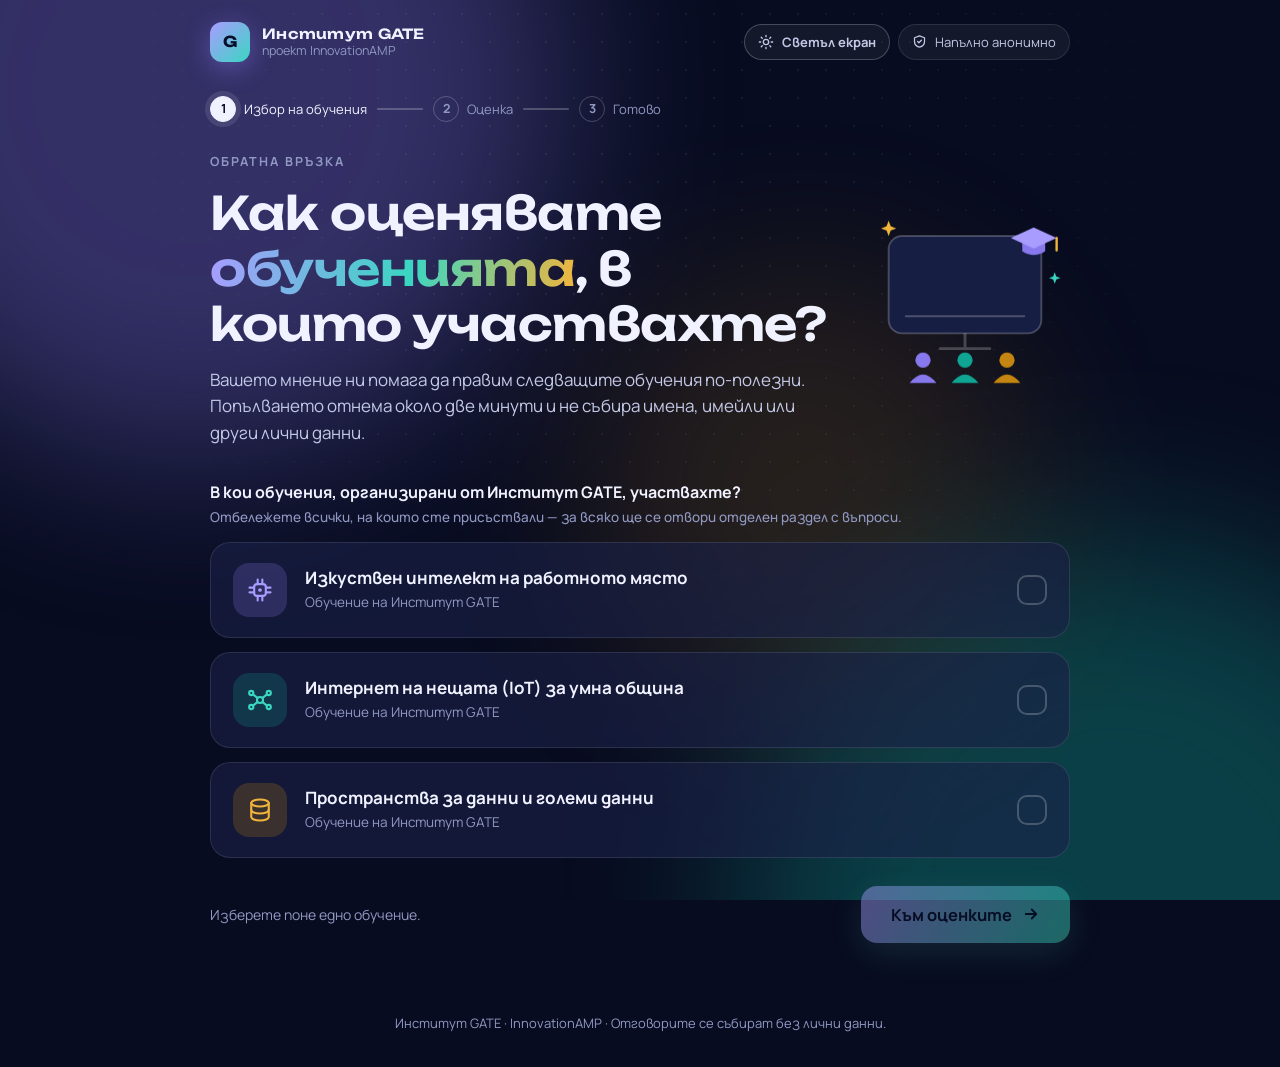
==== commit 214350c5: "Add a small training-themed animation to the first page Co-Authored-By: Claude Fable 5.2 <noreply@an" ====
--- a/index.html
+++ b/index.html
@@ -50,9 +50,36 @@
       <!-- 1 · ИЗБОР -->
       <section class="stage is-active" id="stage-select">
         <div class="hero">
-          <div class="eyebrow">Обратна връзка</div>
-          <h1>Как оценявате <em>обученията</em>, в които участвахте?</h1>
-          <p>Вашето мнение ни помага да правим следващите обучения по-полезни. Попълването отнема около две минути и не събира имена, имейли или други лични данни.</p>
+          <div class="hero-text">
+            <div class="eyebrow">Обратна връзка</div>
+            <h1>Как оценявате <em>обученията</em>, в които участвахте?</h1>
+            <p>Вашето мнение ни помага да правим следващите обучения по-полезни. Попълването отнема около две минути и не събира имена, имейли или други лични данни.</p>
+          </div>
+          <!-- малка анимация: презентация пред участници -->
+          <div class="hero-art" aria-hidden="true">
+            <svg class="edu" viewBox="0 0 220 176" fill="none">
+              <path class="edu-stand" d="M110 124v16M84 140h52"/>
+              <rect class="edu-screen" x="30" y="22" width="160" height="102" rx="14"/>
+              <path class="edu-base" d="M48 106h124"/>
+              <rect class="edu-bar edu-bar--1" x="54" y="76" width="18" height="30" rx="4"/>
+              <rect class="edu-bar edu-bar--2" x="80" y="60" width="18" height="46" rx="4"/>
+              <rect class="edu-bar edu-bar--3" x="106" y="44" width="18" height="62" rx="4"/>
+              <path class="edu-line" pathLength="100" d="M136 92l14-14 12 7 14-28"/>
+              <circle class="edu-dot" cx="176" cy="57" r="4.5"/>
+              <g transform="translate(182 24)">
+                <g class="edu-cap">
+                  <path class="edu-cap-body" d="M-12 4v10q12 8 24 0V4"/>
+                  <path class="edu-cap-top" d="M0-11L24 0 0 11-24 0z"/>
+                  <path class="edu-tassel" d="M24 0v13"/>
+                </g>
+              </g>
+              <path class="edu-spark edu-spark--1" d="M30 6l2.2 5.8L38 14l-5.8 2.2L30 22l-2.2-5.8L22 14l5.800-2.200z"/>
+              <path class="edu-spark edu-spark--2" d="M204 60l1.600 4.400 4.400 1.600-4.400 1.600-1.600 4.400-1.600-4.400-4.400-1.600 4.400-1.600z"/>
+              <g class="edu-person edu-person--1"><circle cx="66" cy="152" r="8"/><path d="M52 176q14-18 28 0z"/></g>
+              <g class="edu-person edu-person--2"><circle cx="110" cy="152" r="8"/><path d="M96 176q14-18 28 0z"/></g>
+              <g class="edu-person edu-person--3"><circle cx="154" cy="152" r="8"/><path d="M140 176q14-18 28 0z"/></g>
+            </svg>
+          </div>
         </div>
 
         <fieldset class="pick" id="pick">
--- a/assets/css/style.css
+++ b/assets/css/style.css
@@ -529,3 +529,45 @@
 :root[data-theme="dark"] .theme-btn .i-sun { display: block; }
 :root[data-theme="dark"] .theme-btn .i-moon { display: none; }
 body { transition: background-color .3s ease, color .3s ease; }
+
+/* ============================================================
+   Малка анимация на първата страница (презентация пред участници)
+   ============================================================ */
+.hero { display: flex; align-items: center; gap: 30px; }
+.hero-text { flex: 1; min-width: 0; }
+.hero-art { flex: none; width: 210px; }
+.edu { display: block; width: 100%; height: auto; overflow: visible; }
+.edu-screen { fill: var(--card-solid); stroke: var(--line-strong); stroke-width: 2; }
+.edu-stand, .edu-base { stroke: var(--line-strong); stroke-width: 3; stroke-linecap: round; }
+.edu-base { stroke-width: 2; }
+.edu-bar { transform-box: fill-box; transform-origin: 50% 100%; animation: eduGrow 7s cubic-bezier(.3, 1.4, .5, 1) infinite both; }
+.edu-bar--1 { fill: var(--ai);   animation-delay: 0s; }
+.edu-bar--2 { fill: var(--iot);  animation-delay: .18s; }
+.edu-bar--3 { fill: var(--data); animation-delay: .36s; }
+.edu-line { stroke: var(--ink-2); stroke-width: 2.5; stroke-linecap: round; stroke-linejoin: round; stroke-dasharray: 100; animation: eduDraw 7s ease-in-out infinite both; }
+.edu-dot { fill: var(--ink); transform-box: fill-box; transform-origin: center; animation: eduDot 7s ease-in-out infinite both; }
+.edu-cap { animation: eduFloat 3.4s ease-in-out infinite alternate; }
+.edu-cap-top { fill: var(--ai-glow); }
+.edu-cap-body { fill: var(--ai); }
+.edu-tassel { stroke: var(--data-glow); stroke-width: 2.5; stroke-linecap: round; }
+.edu-spark { fill: var(--data-glow); transform-box: fill-box; transform-origin: center; animation: eduTwinkle 2.8s ease-in-out infinite; }
+.edu-spark--2 { fill: var(--iot-glow); animation-delay: 1.3s; }
+.edu-person { transform-box: fill-box; transform-origin: 50% 100%; animation: eduNod 3.2s ease-in-out infinite; }
+.edu-person--1 { fill: var(--ai); }
+.edu-person--2 { fill: var(--iot);  animation-delay: .5s; }
+.edu-person--3 { fill: var(--data); animation-delay: 1s; }
+
+@keyframes eduGrow   { 0%, 6% { transform: scaleY(0); } 20%, 88% { transform: scaleY(1); } 100% { transform: scaleY(0); } }
+@keyframes eduDraw   { 0%, 22% { stroke-dashoffset: 100; } 42%, 88% { stroke-dashoffset: 0; opacity: 1; } 100% { stroke-dashoffset: 0; opacity: 0; } }
+@keyframes eduDot    { 0%, 40% { transform: scale(0); } 48% { transform: scale(1.5); } 54%, 88% { transform: scale(1); } 100% { transform: scale(0); } }
+@keyframes eduFloat  { from { transform: translateY(3px) rotate(-4deg); } to { transform: translateY(-5px) rotate(5deg); } }
+@keyframes eduTwinkle { 0%, 100% { transform: scale(.3); opacity: .2; } 50% { transform: scale(1); opacity: 1; } }
+@keyframes eduNod    { 0%, 100% { transform: translateY(0); } 50% { transform: translateY(-3px); } }
+
+@media (max-width: 720px) {
+  .hero { flex-direction: column; align-items: flex-start; gap: 18px; }
+  .hero-art { width: 150px; align-self: center; }
+}
+@media (prefers-reduced-motion: reduce) {
+  .edu * { animation: none !important; }
+}
